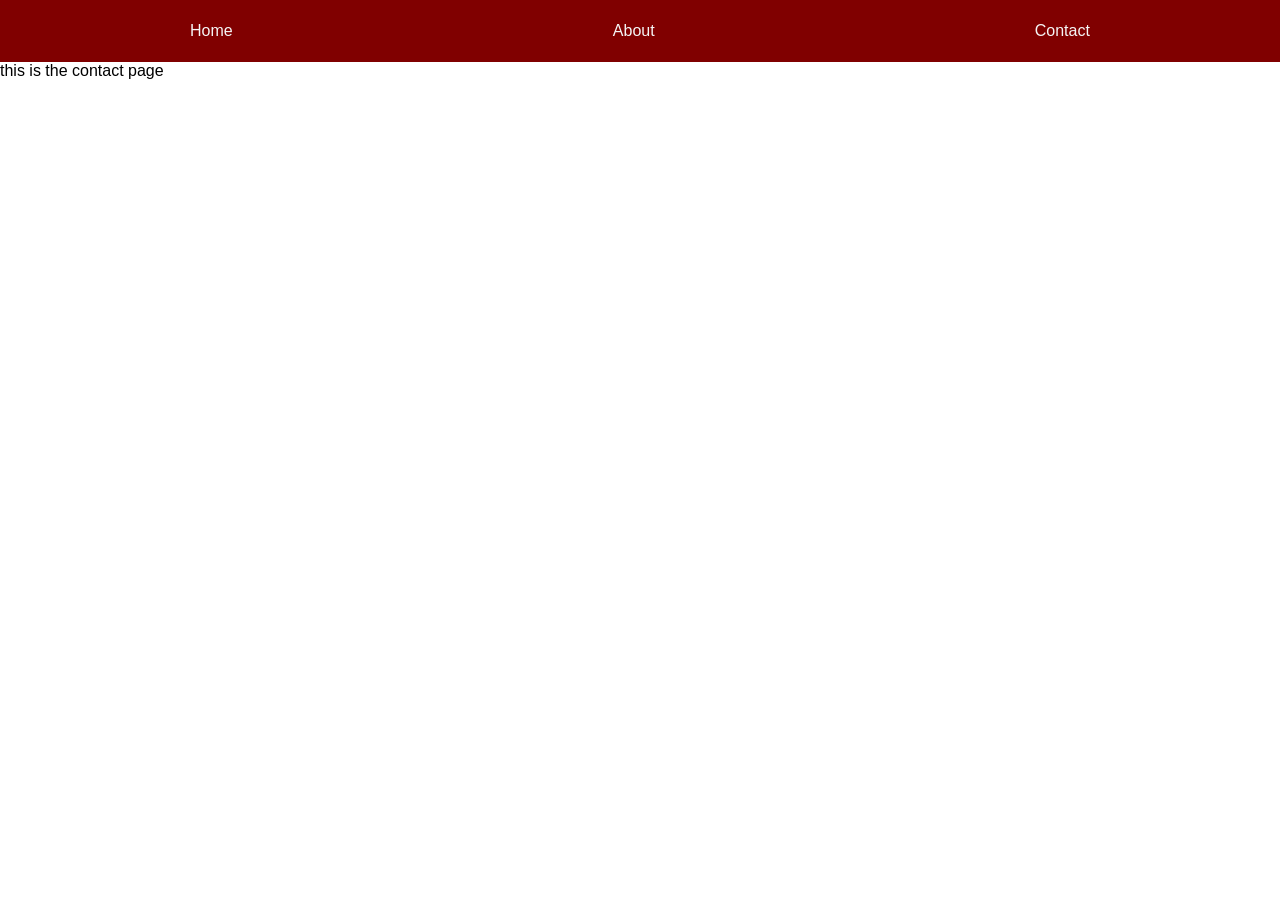
==== contact.html @ 39f9a062 "First Commit" ====
<!DOCTYPE html>
<html>
<head>
	<meta charset="utf-8">
	<meta name="viewport" content="width=device-width, initial-scale=1">
	<title></title>
	<link rel="stylesheet" type="text/css" href="stylee.css">
</head>
<body>
		<nav>
		<a href="home.html">Home</a>
		<a href="about.html">About</a>
		<a href="contact.html">Contact</a>
	</nav>
<p>this is the contact page</p>
</body>
</html>
---- stylee.css ----
* {
        margin: 0;
        padding: 0;
        box-sizing: border-box;
        font-family: "Winky Rough", sans-serif;
      }

nav{

	text-align: center;
	margin-top: 0px;
	display: flex;
	justify-content: space-around;
	background-color: maroon;

}
nav > a {
	padding-block: 22px;
	background-color: maroon;
	 color: whitesmoke;
	 text-decoration: none;
}
#UP {
	text-align: center;
}
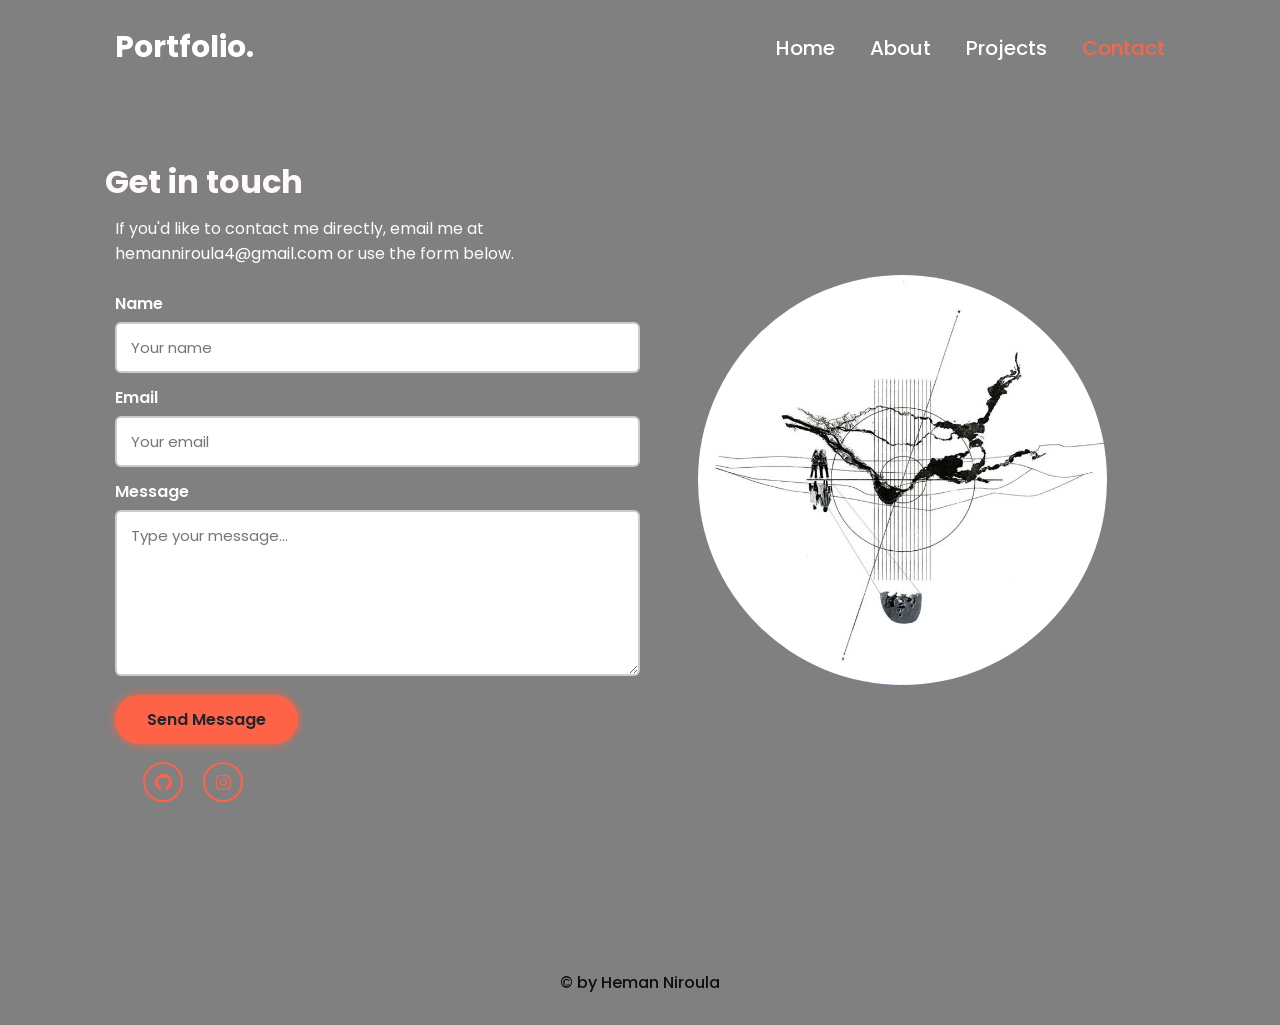
==== commit 508ca805: "updated files with beter design" ====
--- a/contact.html
+++ b/contact.html
@@ -1,17 +1,62 @@
 <!DOCTYPE html>
 <html>
 <head>
-	<meta charset="utf-8">
-	<meta name="viewport" content="width=device-width, initial-scale=1">
-	<title></title>
-	<link rel="stylesheet" type="text/css" href="stylee.css">
+  <meta charset="utf-8" />
+  <meta name="viewport" content="width=device-width, initial-scale=1" />
+  <title>Contact - Heman Niroula</title>
+  <link href="https://cdn.jsdelivr.net/npm/boxicons@latest/css/boxicons.min.css" rel="stylesheet" />
+  <link rel="stylesheet" type="text/css" href="stylee.css" />
 </head>
 <body>
-		<nav>
-		<a href="home.html">Home</a>
-		<a href="about.html">About</a>
-		<a href="contact.html">Contact</a>
-	</nav>
-<p>this is the contact page</p>
+  <nav class="navbar">
+    <a href="index.html" class="logo">Portfolio.</a>
+    <ul>
+      <li><a href="home.html">Home</a></li>
+      <li><a href="about.html">About</a></li>
+      <li><a href="projects.html">Projects</a></li>
+      <li class="active"><a href="contact.html">Contact</a></li>
+    </ul>
+  </nav>
+
+  <section class="home">
+    <div class="home-info">
+     
+      <h2>Get in touch</h2>
+      <p>If you'd like to contact me directly, email me at <a href="mailto:hemanniroula4@gmail.com">hemanniroula4@gmail.com</a> or use the form below.</p>
+
+      <!-- Formspree ready form: replace action URL with your Formspree endpoint if you create one -->
+      <form class="contact-form" method="POST" action="https://formspree.io/f/your-form-id">
+        <label for="name">Name</label>
+        <input id="name" name="name" type="text" placeholder="Your name" required>
+
+        <label for="email">Email</label>
+        <input id="email" name="email" type="email" placeholder="Your email" required>
+
+        <label for="message">Message</label>
+        <textarea id="message" name="message" rows="6" placeholder="Type your message..." required></textarea>
+
+        <button type="submit" class="btn">Send Message</button>
+      </form>
+
+      <div class="btn-sci" style="margin-top: 18px;">
+        <div class="sci">
+          <a href="https://github.com/HemanNiroula" target="_blank" rel="noopener"><i class='bx bxl-github'></i></a>
+          <a href="https://www.instagram.com/heman_niroula/" target="_blank" rel="noopener"><i class='bx bxl-instagram'></i></a>
+        </div>
+      </div>
+    </div>
+
+    <div class="home-img">
+      <div class="img-box">
+        <div class="img-item">
+          <img src="contact.jpg" alt="Heman Niroula" />
+        </div>
+      </div>
+    </div>
+  </section>
+
+  <footer class="site-footer">
+    <p>© by Heman Niroula</p>
+  </footer>
 </body>
-</html>+</html>
--- a/stylee.css
+++ b/stylee.css
@@ -1,25 +1,276 @@
-  * {
-        margin: 0;
-        padding: 0;
-        box-sizing: border-box;
-        font-family: "Winky Rough", sans-serif;
-      }
-
-nav{
-
-	text-align: center;
-	margin-top: 0px;
-	display: flex;
-	justify-content: space-around;
-	background-color: maroon;
-
-}
-nav > a {
-	padding-block: 22px;
-	background-color: maroon;
-	 color: whitesmoke;
-	 text-decoration: none;
-}
-#UP {
-	text-align: center;
-}+@import url('https://fonts.googleapis.com/css2?family=Poppins:wght@100;200;300;400;500;600;700;800;900&display=swap');
+* {
+  margin: 0;
+  padding: 0;
+  box-sizing: border-box;
+  font-family: "Poppins", sans-serif;
+}
+
+body {
+  background: grey;
+  min-height: 100vh;
+  color: snow;
+}
+
+/* links */
+a {
+  color: white;
+  text-decoration: none;
+}
+
+/* navbar */
+.navbar{
+  position: fixed;
+  left: 0;
+  top: 0;
+  width: 100%;
+  padding: 25px 9%;
+  display: flex;
+  justify-content: space-between;
+  align-items: center;
+  z-index: 100;
+}
+.logo {
+  font-size: 30px;
+  font-weight: 700;
+}
+.navbar ul{
+  display: flex;
+}
+.navbar ul li{
+  list-style: none;
+  margin-left: 35px;
+}
+.navbar ul li a {
+  font-size: 20px;
+  font-weight: 500;
+  transition: .5s;
+}
+.navbar ul li:hover a,
+.navbar ul li.active a {
+  color: tomato;
+}
+
+/* main container section that matches your home layout */
+.home {
+  display: flex;
+  align-items: center;
+  height: 100vh;
+  padding: 60px 9% 0;
+  color: snow;
+}
+
+/* left column (text) */
+.home-info {
+  flex: 1;
+  max-width: 55%;
+}
+.home-info h1 {
+  font-size: 55px;
+}
+.home-info h2{
+  font-size: 32px;
+  margin-left: -10px;
+}
+.home-info p {
+  font-size: 16px;
+  margin: 10px 0 25px;
+}
+.home-info .btn-sci{
+  display: flex;
+  align-items: center;
+}
+
+/* button style */
+.btn{
+  display:inline-block;
+  padding: 10px 30px;
+  background: tomato;
+  border: 2px solid tomato ;
+  border-radius: 40px;
+  box-shadow: 0 0 10px tomato;
+  font-size: 16px;
+  color: #1f242d;
+  font-weight: 600;
+  transition: .3s;
+}
+.btn:hover{
+  background: transparent;
+  color: tomato;
+  box-shadow: none;
+}
+
+/* social icons in header */
+.home-info .btn-sci .sci{
+  margin-left: 20px;
+}
+.home-info .btn-sci .sci a {
+  display: inline-flex;
+  padding: 8px;
+  border: 2px solid tomato;
+  border-radius: 50%;
+  font-size: 20px;
+  color: tomato;
+  margin: 0 8px;
+  transition: .5s;
+}
+.home-info .btn-sci .sci a:hover {
+  background: tomato;
+  color: black;
+  box-shadow: 0 0 10px tomato;
+}
+
+/* right column (image) */
+.home-img {
+  flex: 1;
+  display: flex;
+  justify-content: center;
+}
+.home-img .img-box {
+  width: 32vw;
+  height: 32vw;
+  border-radius: 50%;
+}
+.home-img .img-box .img-item{
+  position: relative;
+  width: 100%;
+  height: 100%;
+  background: slateblue;
+  border-radius: 50%;
+  justify-content: center;
+  overflow:hidden ;
+}
+.home-img .img-box .img-item img{
+  position: absolute;
+  display: block;
+  width: 100%;
+  object-fit: cover;
+}
+
+/* footer */
+.site-footer {
+  text-align: center;
+  padding: 30px 0;
+  margin-top: 40px;
+  color: #0f0f0f;
+  font-weight: 500;
+}
+
+/* ===== Projects grid styles ===== */
+.projects-grid-wrapper {
+  width: 100%;
+  margin-top: 18px;
+}
+.projects-grid {
+  display: grid;
+  grid-template-columns: repeat(2, 1fr);
+  gap: 24px;
+  padding: 20px;
+  max-width: 1100px;
+  margin: 0 auto;
+}
+.project-card {
+  background: rgba(255,255,255,0.06);
+  border-radius: 8px;
+  overflow: hidden;
+  border: 2px solid rgba(0,0,0,0.25);
+  display: flex;
+  flex-direction: column;
+}
+.project-img img {
+  display: block;
+  width: 100%;
+  height: 220px;
+  object-fit: cover;
+}
+.project-content {
+  padding: 20px;
+  color: #fff;
+}
+.project-content h3 {
+  font-size: 26px;
+  margin-bottom: 8px;
+  color: snow;
+}
+.project-content p {
+  font-size: 15px;
+  margin-bottom: 12px;
+  color: #e9e9e9;
+}
+.project-tags {
+  font-size: 13px;
+  opacity: 0.9;
+  margin-bottom: 12px;
+}
+.project-btn {
+  display: inline-block;
+  padding: 8px 16px;
+  border-radius: 8px;
+  background: tomato;
+  color: #1f242d;
+  font-weight: 600;
+  text-decoration: none;
+}
+
+/* ===== Contact form styles ===== */
+.contact-form {
+  max-width: 700px;
+  margin-top: 18px;
+}
+.contact-form label {
+  display:block;
+  color: snow;
+  margin-bottom: 6px;
+  font-weight: 600;
+}
+.contact-form input,
+.contact-form textarea {
+  width: 100%;
+  padding: 12px 14px;
+  border-radius: 6px;
+  border: 2px solid rgba(0,0,0,0.2);
+  margin-bottom: 12px;
+  font-size: 15px;
+  background: #fff;
+  color: #111;
+}
+.contact-form textarea {
+  resize: vertical;
+}
+
+/* ===== Responsive behavior ===== */
+@media (max-width: 920px) {
+  .home {
+    flex-direction: column;
+    padding-top: 110px;
+    height: auto;
+  }
+  .home-info {
+    max-width: 100%;
+    text-align: center;
+  }
+  .home-img {
+    margin-top: 24px;
+  }
+  .projects-grid {
+    grid-template-columns: 1fr;
+    padding: 14px;
+  }
+  .home-img .img-box {
+    width: 48vw;
+    height: 48vw;
+  }
+}
+
+@media (max-width: 520px) {
+  .navbar {
+    padding: 18px 5%;
+  }
+  .logo { font-size: 24px; }
+  .navbar ul li a { font-size: 16px; }
+  .home-info h1 { font-size: 40px; }
+  .home-info h2 { font-size: 22px; margin-left: 0; }
+  .home-img .img-box { width: 60vw; height: 60vw; }
+  .btn { padding: 8px 18px; }
+  .projects-grid { gap: 14px; }
+}
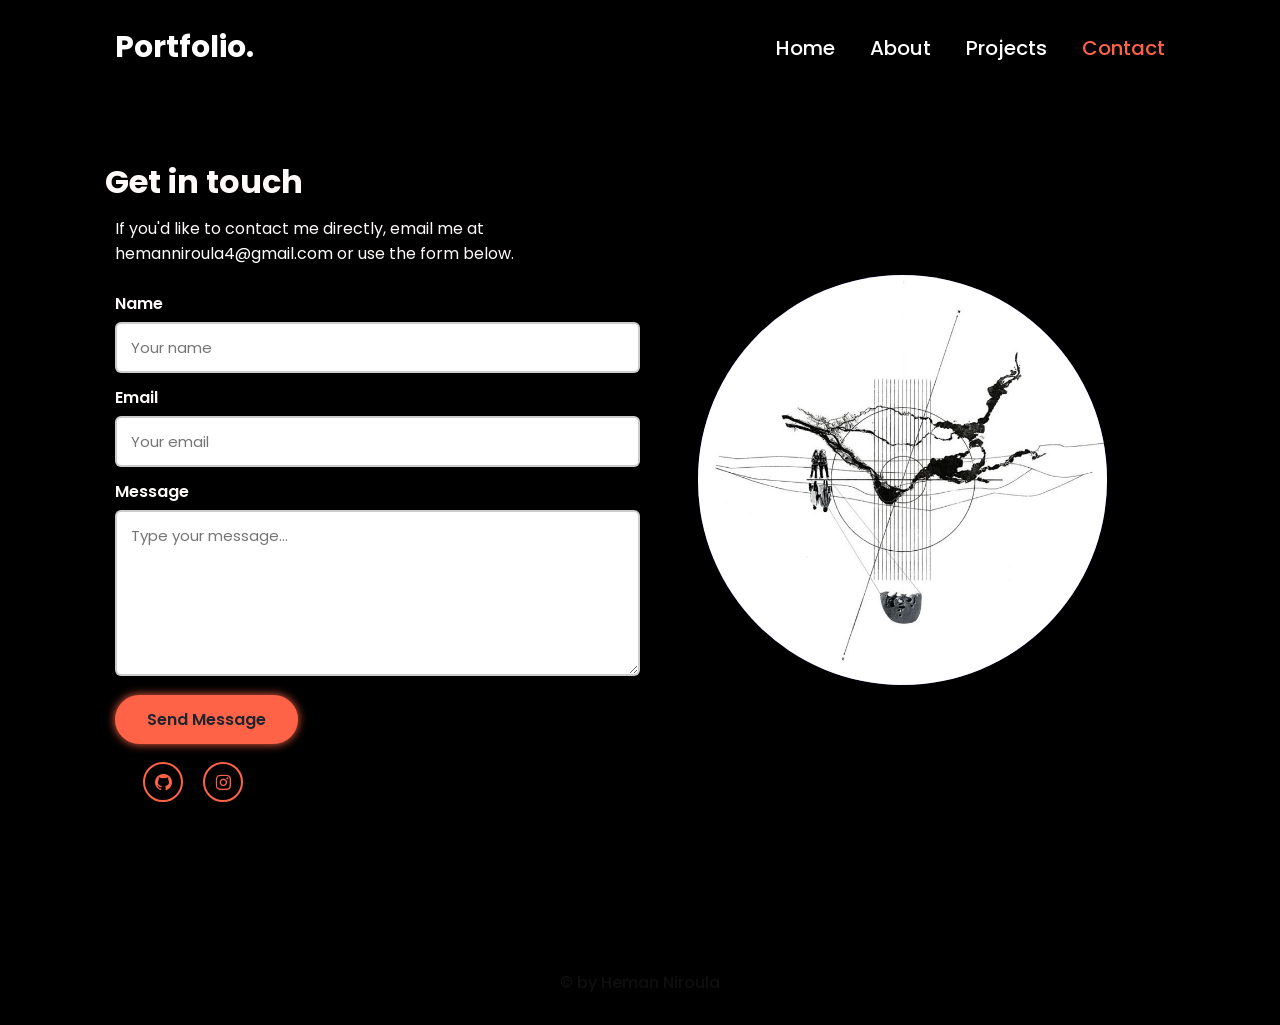
==== commit 19e7c976: "html name changed" ====
--- a/contact.html
+++ b/contact.html
@@ -11,7 +11,7 @@
   <nav class="navbar">
     <a href="index.html" class="logo">Portfolio.</a>
     <ul>
-      <li><a href="home.html">Home</a></li>
+      <li><a href="index.html">Home</a></li>
       <li><a href="about.html">About</a></li>
       <li><a href="projects.html">Projects</a></li>
       <li class="active"><a href="contact.html">Contact</a></li>
--- a/stylee.css
+++ b/stylee.css
@@ -7,7 +7,7 @@
 }
 
 body {
-  background: grey;
+  background: black;
   min-height: 100vh;
   color: snow;
 }
